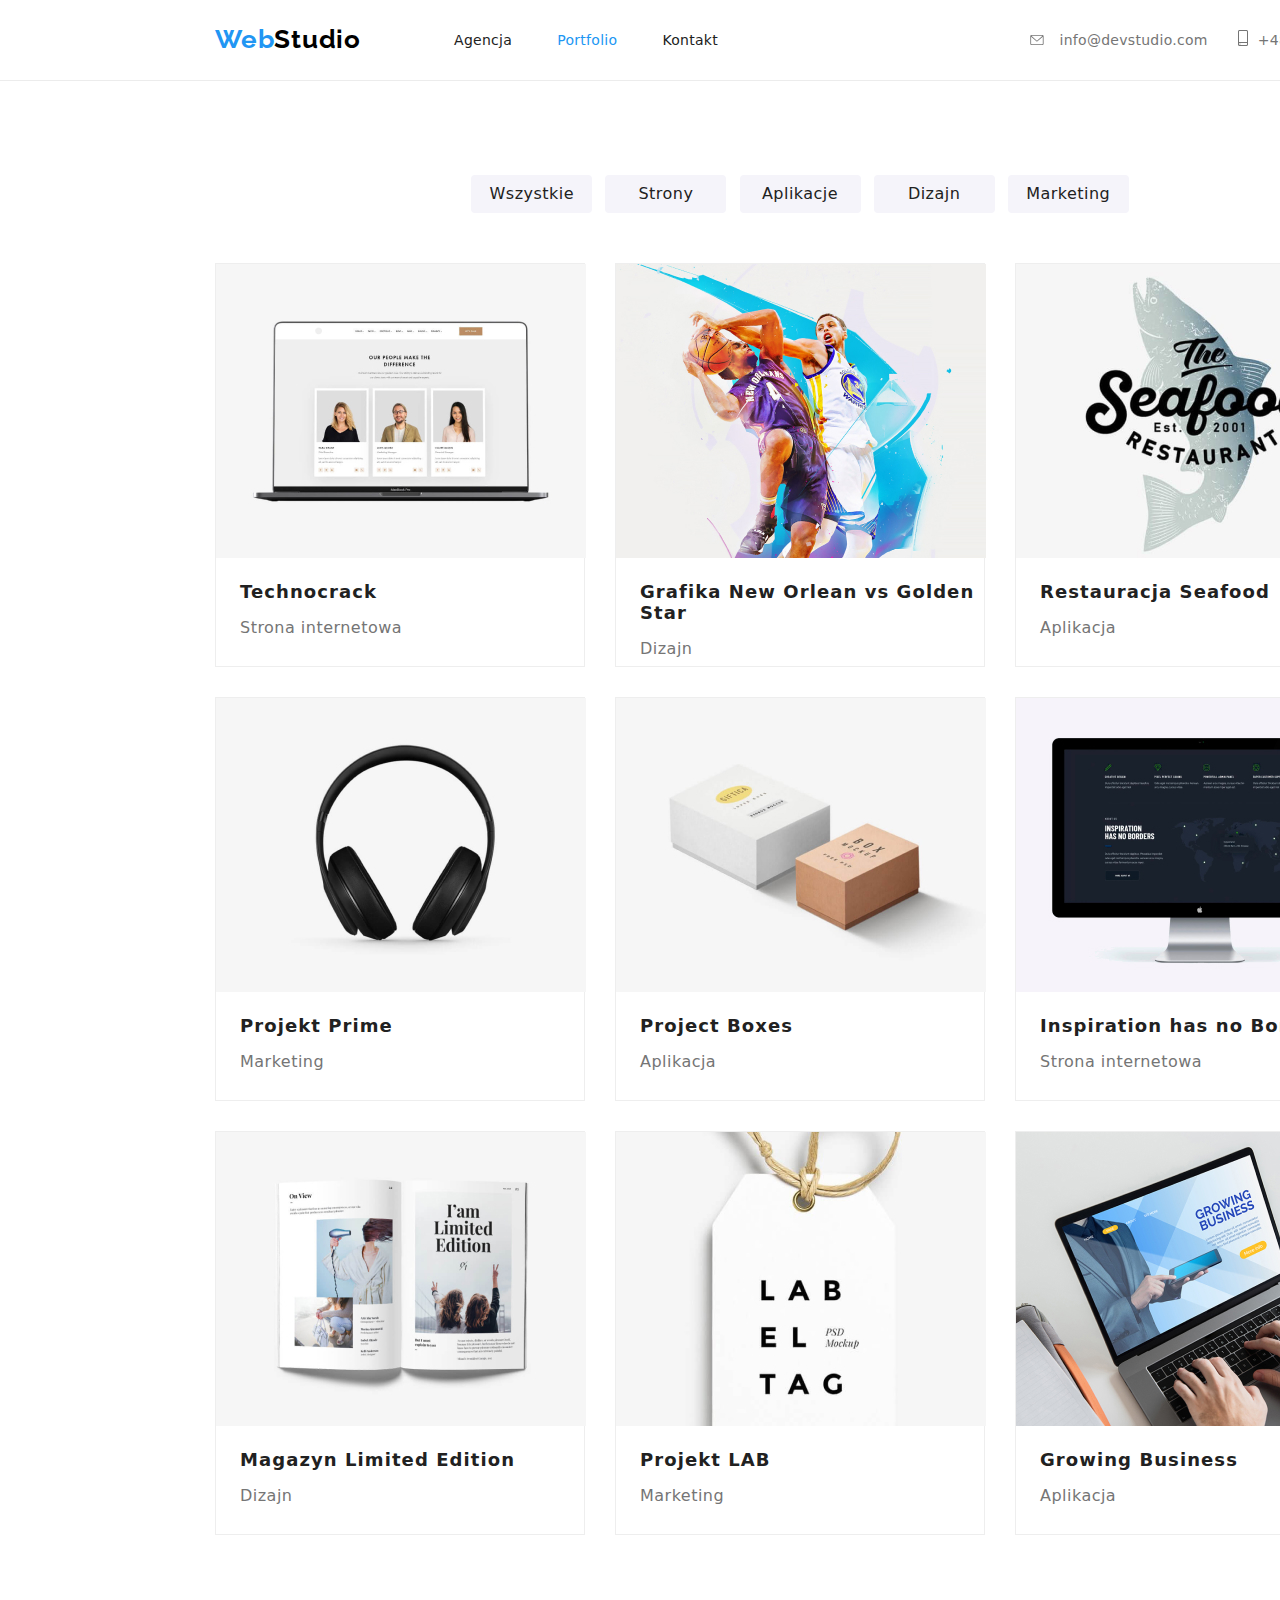
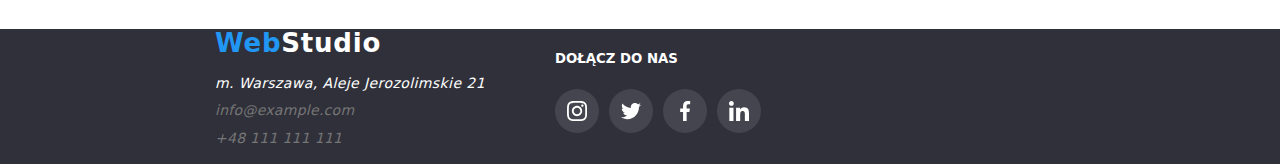
==== portfolio.html @ 2b82ebd3 "Creating repo" ====
<!DOCTYPE html>
<html lang="pl">
  <head>
    <meta charset="UTF-8" />
    <meta name="viewport" content="width=device-width, initial-scale=1.0" />
    <link rel="stylesheet" href="./css/styles.css" />
    <link rel="stylesheet" href="./css/modern-normalize.css" />
    <link rel="preconnect" href="https://fonts.googleapis.com" />
    <link rel="preconnect" href="https://fonts.gstatic.com" crossorigin />
    <link
      href="https://fonts.googleapis.com/css2?family=Raleway&family=Roboto:wght@400;500;700;900&display=swap"
      rel="stylesheet"
    />
    <title>Tomasz Grzybowski Homework</title>
  </head>
  <body id="portfolio-page">
    <header class="header">
      <div class="container">
        <div class="header-content">
          <div class="logo_nav">
            <a class="webstudio" href="./index.html">
              <span class="web">Web</span><span class="studio">Studio</span>
            </a>

            <nav>
              <ul class="navigation">
                <li>
                  <a class="navigation-link nav-list" href="./index.html"
                    >Agencja</a
                  >
                </li>
                <li>
                  <a class="navigation-current nav-list" href="./portfolio.html"
                    >Portfolio</a
                  >
                </li>
                <li>
                  <a class="navigation-link nav-list" href="./kontakt.html"
                    >Kontakt</a
                  >
                </li>
              </ul>
            </nav>
          </div>
          <div class="contact">
            <a class="contact-mail-1" href="mailto:info@devstudio.com">
              <svg class="icon-header" width="16" height="10">
                <use href="./images/icons.svg#icon-envelope"></use>
              </svg>
              <span class="email">info@devstudio.com</span>
            </a>

            <a class="contact-phone-1" href="tel:+48111111111">
              <div class="icon-container">
                <svg
                  class="icon-header"
                  width="10"
                  height="16"
                  viebox="0 -4 10 16"
                >
                  <use href="./images/icons.svg#icon-smartphone"></use>
                </svg>
              </div>
              <span class="number">+48 111 111 111</span>
            </a>
          </div>
        </div>
      </div>
    </header>
    <main class="portfolio-main">
      <div class="container">
        <ul class="portfolio-buttons-list">
          <li>
            <button class="portfolio-buttons" type="button">Wszystkie</button>
          </li>
          <li>
            <button class="portfolio-buttons" type="button">Strony</button>
          </li>
          <li>
            <button class="portfolio-buttons" type="button">Aplikacje</button>
          </li>
          <li>
            <button class="portfolio-buttons" type="button">Dizajn</button>
          </li>
          <li>
            <button class="portfolio-buttons" type="button">Marketing</button>
          </li>
        </ul>

        <ul class="portfolio-items-list">
          <li class="portfolio-img">
            <img
              src="./images/portfolio-1.jpg"
              alt="Laptop displaying employees profiles"
              width="370"
              height="294"
            />
            <h4 class="portfolio-name">Technocrack</h4>
            <p class="portfolio-tag">Strona internetowa</p>
          </li>
          <li class="portfolio-img">
            <img
              src="./images/portfolio-2.jpg"
              alt="Two basketball players, one is trying to block a shot of the other"
              width="370"
              height="294"
            />
            <h4 class="portfolio-name">Grafika New Orlean vs Golden Star</h4>
            <p class="portfolio-tag">Dizajn</p>
          </li>
          <li class="portfolio-img">
            <img
              src="./images/portfolio-3.jpg"
              alt="The Seafood restaurant logo with a fish in the back"
              width="370"
              height="294"
            />
            <h4 class="portfolio-name">Restauracja Seafood</h4>
            <p class="portfolio-tag">Aplikacja</p>
          </li>
          <li class="portfolio-img">
            <img
              src="./images/portfolio-4.jpg"
              alt="Blach wireless headphones"
              width="370"
              height="294"
            />
            <h4 class="portfolio-name">Projekt Prime</h4>
            <p class="portfolio-tag">Marketing</p>
          </li>
          <li class="portfolio-img">
            <img
              src="./images/portfolio-5.jpg"
              alt="Two boxes on a white background"
              width="370"
              height="294"
            />
            <h4 class="portfolio-name">Project Boxes</h4>
            <p class="portfolio-tag">Aplikacja</p>
          </li>
          <li class="portfolio-img">
            <img
              src="./images/portfolio-6.jpg"
              alt="An Apple screen displaying a world map with a sign saying Inspiration has no borders"
              width="370"
              height="294"
            />
            <h4 class="portfolio-name">Inspiration has no Borders</h4>
            <p class="portfolio-tag">Strona internetowa</p>
          </li>
          <li class="portfolio-img">
            <img
              src="./images/portfolio-7.jpg"
              alt="Limited edition of a magizne"
              width="370"
              height="294"
            />
            <h4 class="portfolio-name">Magazyn Limited Edition</h4>
            <p class="portfolio-tag">Dizajn</p>
          </li>
          <li class="portfolio-img">
            <img
              src="./images/portfolio-8.jpg"
              alt="Label tag"
              width="370"
              height="294"
            />
            <h4 class="portfolio-name">Projekt LAB</h4>
            <p class="portfolio-tag">Marketing</p>
          </li>
          <li class="portfolio-img">
            <img
              src="./images/portfolio-9.jpg"
              alt="Laptop displaying growing business website"
              width="370"
              height="294"
            />
            <h4 class="portfolio-name">Growing Business</h4>
            <p class="portfolio-tag">Aplikacja</p>
          </li>
        </ul>
      </div>
    </main>

    <footer class="footer">
      <div class="container">
        <div class="footer-content">
          <div class="footer-column-1">
            <a class="webstudio-footer" href="./index.html">
              <span class="web">Web</span>Studio
            </a>
            <address>
              <ul class="footer-list">
                <li class="footer-address">
                  m. Warszawa, Aleje Jerozolimskie 21
                </li>
                <li>
                  <a class="contact-mail-2" href="mailto:info@example.com">
                    info@example.com
                  </a>
                </li>
                <li>
                  <a class="contact-phone-2" href="tel:+48111111111">
                    +48 111 111 111
                  </a>
                </li>
              </ul>
            </address>
          </div>

          <section class="footer-socials">
            <h5 class="footer-socials-header">Dołącz do nas</h5>
            <ul class="footer-socials-icons">
              <li>
                <a href="./index.html" class="footer-link">
                  <svg
                    class="icon-footer"
                    height="44"
                    width="44"
                    viewBox="0 0 20 44"
                  >
                    <use href="images/icons.svg#icon-instagram"></use>
                  </svg>
                </a>
              </li>
              <li>
                <a href="./index.html" class="footer-link">
                  <svg
                    class="icon-footer"
                    height="44"
                    width="44"
                    viewBox="0 0 20 44"
                  >
                    <use href="images/icons.svg#icon-twitter"></use>
                  </svg>
                </a>
              </li>
              <li>
                <a href="./index.html" class="footer-link">
                  <svg
                    class="icon-footer"
                    height="44"
                    width="44"
                    viewBox="0 0 20 44"
                  >
                    <use href="images/icons.svg#icon-fb"></use>
                  </svg>
                </a>
              </li>
              <li>
                <a href="./index.html" class="footer-link">
                  <svg
                    class="icon-footer"
                    height="44"
                    width="44"
                    viewBox="0 0 20 44"
                  >
                    <use href="images/icons.svg#icon-li"></use>
                  </svg>
                </a>
              </li>
            </ul>
          </section>
        </div>
      </div>
    </footer>
  </body>
</html>
---- css/styles.css ----
:root {
  --dark-font-color: #212121;
  --company-blue: #2196f3;
  --main-font-color: #757575;
  --opaque-bg-color: #2f303a66;
  --dark-background-color: #2f303a;
  --light-background-color: #f5f4fa;
  --list-border-color: #eeeeee;
  --white-color: #ffffff;
  --black-color: #000000;
  --header-border: #ececec;
  --icon-color: #afb1b8;
  --icon-border: #afb1b8;
  --black-opaque: rgba(255, 255, 255, 0.1);
}

body {
  font-family: "Roboto";
  color: var(--main-font-color);
}

ul {
  padding: 0;
  list-style: none;
}
.container {
  width: 1600px;
  margin: 0 auto;
}
.container > * {
  margin: 0 auto;
  width: fit-content;
}

.header {
  border-bottom: 1px solid var(--header-border);
}

.header > .container {
  height: 80px;
  display: flex;
  align-items: center;
  align-content: center;
}

.header > .container > .header-content {
  width: 1170px;
  display: flex;
  justify-content: space-between;
}

.agencja-title > .container {
  height: 600px;
  display: flex;
  align-items: center;
  justify-content: center;
  flex-direction: column;
  background-color: var(--dark-background-color);
  background-image: linear-gradient(
      to bottom,
      var(--opaque-bg-color) 0%,
      var(--opaque-bg-color) 100%
    ),
    url(../images/Background-1.jpg);
  background-size: cover;
  padding-top: 94px;
  padding-bottom: 94px;
}

.icon-agencja-content {
  background-color: var(--light-background-color);
  border-radius: 4px;
}

.logo_nav {
  display: flex;
  align-items: center;
  justify-content: space-between;

  /* margin-left: 215px; */
}

.contact {
  display: flex;
  align-items: center;
  justify-content: space-between;
}

.agencja-h1 {
  width: 696px;

  font-weight: 900;
  font-size: 44px;
  line-height: 1.36;

  text-align: center;
  letter-spacing: 0.06em;
  text-transform: uppercase;
  color: var(--white-color);
}

.agencja-button {
  width: 200px;
  height: 50px;

  background: var(--company-blue);
  box-shadow: 0px 4px 4px rgba(0, 0, 0, 0.15);
  border-radius: 4px;
  border: none;

  color: var(--white-color);
  font-weight: 700;

  align-items: center;
  text-align: center;
  letter-spacing: 0.06em;
}

.agencja-button:hover {
  cursor: pointer;
}

.webstudio {
  font-family: "Raleway";
  text-decoration: none;
  font-weight: 700;
  font-size: 26px;
  letter-spacing: 0.03em;
  color: var(--black-color);
  margin-right: 93px;
}

.web {
  color: var(--company-blue);
}

.navigation > li {
  display: inline;
  margin-right: 40px;
}

.navigation > li:last-child {
  margin-right: 0;
}

.navigation-current {
  text-decoration: none;
  font-weight: 500;
  font-size: 14px;
  letter-spacing: 0.02em;
  color: var(--company-blue);
}

.navigation-link {
  text-decoration: none;
  font-weight: 500;
  font-size: 14px;
  letter-spacing: 0.02em;

  color: var(--dark-font-color);
}

.contact-mail-1 {
  text-decoration: none;
  color: var(--main-font-color);
  margin-right: 30px;
  font-weight: 500;
  font-size: 14px;
  letter-spacing: 0.02em;
}

.contact-mail-1:hover {
  color: var(--company-blue);
  cursor: pointer;
}

.contact-mail-1 > .icon-header {
  fill: var(--main-font-color);
}

.contact-mail-1:hover > .icon-header,
.contact-mail-1:focus > .icon-header {
  fill: var(--company-blue);
}

.contact-mail-1:focus {
  color: var(--company-blue);
}

.contact-phone-1 {
  display: inline-flex;
  align-items: center;

  text-decoration: none;
  color: var(--mian-font-color);
  font-weight: 500;
  font-size: 14px;
  letter-spacing: 0.02em;
}

.number {
  margin-left: 10px;
}

.email {
  margin-left: 10px;
}

.contact-phone-1:hover {
  color: var(--company-blue);
  cursor: pointer;
}

.contact-phone-1:focus {
  color: var(--company-blue);
}

.contact-phone-1 > .icon-container > .icon-header {
  fill: var(--main-font-color);
}

.contact-phone-1:hover > .icon-container > .icon-header,
.contact-phone-1:focus > .icon-container > .icon-header {
  fill: var(--company-blue);
}

.agencja-content {
  padding-top: 94px;
  padding-bottom: 94px;
}

.agencja-content-list {
  list-style-type: none;
}

.agencja-content > .container > ul {
  display: flex;
  gap: 30px;
  /* margin-left: 215px; */
}

.agencja-content-header {
  font-weight: 700;
  font-size: 14px;
  letter-spacing: 0.03em;
  text-transform: uppercase;

  color: var(--dark-font-color);
}
.agencja-content-p {
  width: 270px;

  font-weight: 400;
  font-size: 14px;
  line-height: 1.5;
  letter-spacing: 0.03em;
}

.agencja-scope {
  padding-bottom: 94px;
}

.agencja-scope-header {
  margin: auto;
  font-weight: 700;
  font-size: 36px;
  text-align: center;
  letter-spacing: 0.03em;

  color: var(--dark-font-color);
}

.agencja-scope-list {
  list-style-type: none;
  margin-top: 50px;
}

.agencja-scope-list > li {
  display: inline;
  margin-left: 30px;
}
.agencja-scope-list > li:first-child {
  margin-left: 0;
}

.agencja-scope-img {
  width: 370px;
  height: 294px;
}

.agencja-team {
  padding-top: 94px;
  padding-bottom: 94px;

  background: var(--light-background-color);
}

.agencja-team-list {
  list-style-type: none;
  display: flex;
  gap: 30px;
  /* margin-left: 215px; */
  margin-top: 50px;
}

.agencja-team-header {
  margin: auto;
  font-weight: 700;
  font-size: 36px;
  text-align: center;
  letter-spacing: 0.03em;
  color: var(--dark-font-color);
}

.agencja-team-img {
  width: 270px;
  /* height: 368px; */

  box-shadow: 0px 1px 3px rgba(0, 0, 0, 0.12), 0px 1px 1px rgba(0, 0, 0, 0.14),
    0px 2px 1px rgba(0, 0, 0, 0.2);
  border-radius: 0px 0px 4px 4px;
  background: var(--white-color);
  padding-bottom: 30px;
}

.agencja-team-name {
  font-weight: 500;

  text-align: center;
  letter-spacing: 0.03em;

  color: var(--dark-font-color);
}

.agencja-team-job {
  font-weight: 400;

  text-align: center;
  letter-spacing: 0.03em;
}

.agencja-team-icons {
  display: flex;
  justify-content: flex-start;
  gap: 10px;
}
.agencja-team-icons > li {
  margin: 0;
}
.icon-team {
  fill: var(--icon-color);
}

.agencja-team-icons > li:first-child {
  margin-left: 32px;
}

.link-team:hover > .icon-team,
.link-team:focus > .icon-team {
  fill: white;
  background-color: var(--company-blue);
  border-radius: 50%;
}

.customers > .container {
  /* padding: 94px 0 94px 215px; */
  padding: 94px 0;
}

.customers-header {
  margin: 0 auto 50px;
  text-align: center;
  font-weight: 700;
  font-size: 36px;
  color: var(--dark-font-color);
}

.customers-list {
  display: flex;
  gap: 30px;
}

.icon-customers {
  border: 1px solid var(--icon-border);
  border-radius: 4px;
  fill: var(--icon-color);
}
.icon-customers:hover,
.customers-link:focus > .icon-customers {
  fill: var(--company-blue);
  border-color: var(--company-blue);
  cursor: pointer;
}

.footer {
  /* height: 252px; */

  background: var(--dark-background-color);
}

.footer > .container > .footer-content {
  margin: 0 auto;
  width: 1170px;
  display: flex;
  justify-content: flex-start;
}

.webstudio-footer {
  text-decoration: none;
  font-weight: 700;
  font-size: 26px;
  letter-spacing: 0.03em;
  margin-bottom: 20px;
  color: var(--white-color);
}

.footer-list {
  list-style-type: none;
  padding-inline-start: 0px;
}

.footer-list > li {
  margin: 10px 0;
}

.footer-address {
  font-weight: 400;
  font-size: 14px;

  letter-spacing: 0.03em;

  color: var(--white-color);
}

.contact-mail-2 {
  text-decoration: none;
  color: var(--mian-font-color);

  font-weight: 500;
  font-size: 14px;
  letter-spacing: 0.02em;
}

.contact-mail-2:hover {
  color: var(--company-blue);
}

.contact-mail-2:focus {
  color: var(--company-blue);
}

.contact-phone-2 {
  text-decoration: none;
  color: var(--mian-font-color);

  font-weight: 500;
  font-size: 14px;
  letter-spacing: 0.02em;
}

.contact-phone-2:hover {
  color: var(--company-blue);
}

.contact-phone-2:focus {
  color: var(--company-blue);
}

.footer-socials {
  display: inline;
  margin-left: 70px;
}

.footer-socials-header {
  text-transform: uppercase;
  color: var(--white-color);
}

.footer-socials-icons {
  display: flex;
  gap: 10px;
}

.icon-footer {
  fill: var(--white-color);
  background-color: var(--black-opaque);
  border-radius: 50%;
}

.icon-footer:hover,
.footer-link:focus > .icon-footer {
  background-color: var(--company-blue);
  cursor: pointer;
}

.portfolio-main {
  padding-top: 94px;
  padding-bottom: 94px;
}

.portfolio-buttons-list {
  list-style-type: none;
  justify-content: center;
  padding-inline-start: 0;
  margin-bottom: 50px;
}
.portfolio-buttons-list > li {
  display: inline;
  margin-left: 8px;
}
.portfolio-buttons-list > li:first-child {
  margin-left: 0;
}

.portfolio-buttons {
  width: 121px;
  height: 38px;

  background: var(--light-background-color);
  border-radius: 4px;

  font-weight: 500;

  text-align: center;
  letter-spacing: 0.03em;
  border: none;

  color: var(--dark-font-color);
}

.portfolio-buttons:hover,
.portfolio-buttons:focus {
  background: var(--company-blue);

  box-shadow: 0px 3px 1px rgba(0, 0, 0, 0.1), 0px 1px 2px rgba(0, 0, 0, 0.08),
    0px 2px 2px rgba(0, 0, 0, 0.12);
  border-radius: 4px;

  font-weight: 500;

  text-align: center;
  letter-spacing: 0.03em;
  border: none;
  cursor: pointer;
  color: var(--white-color);
}

.portfolio-items-list {
  list-style-type: none;
  padding-inline-start: 0;
  display: flex;
  flex-wrap: wrap;
  gap: 30px;
  width: 1170px;
}

.portfolio-img {
  width: 370px;
  height: 404px;

  border: 1px solid var(--list-border-color);
}
.portfolio-img:hover {
  box-shadow: 0px 1px 1px rgba(0, 0, 0, 0.12), 0px 4px 4px rgba(0, 0, 0, 0.06),
    1px 4px 6px rgba(0, 0, 0, 0.16);
}

.portfolio-name {
  font-weight: 700;
  font-size: 18px;
  margin: 20px 0px 8px 24px;

  letter-spacing: 0.06em;

  color: var(--dark-font-color);
}

.portfolio-tag {
  font-weight: 400;
  margin-left: 24px;
  letter-spacing: 0.03em;
}
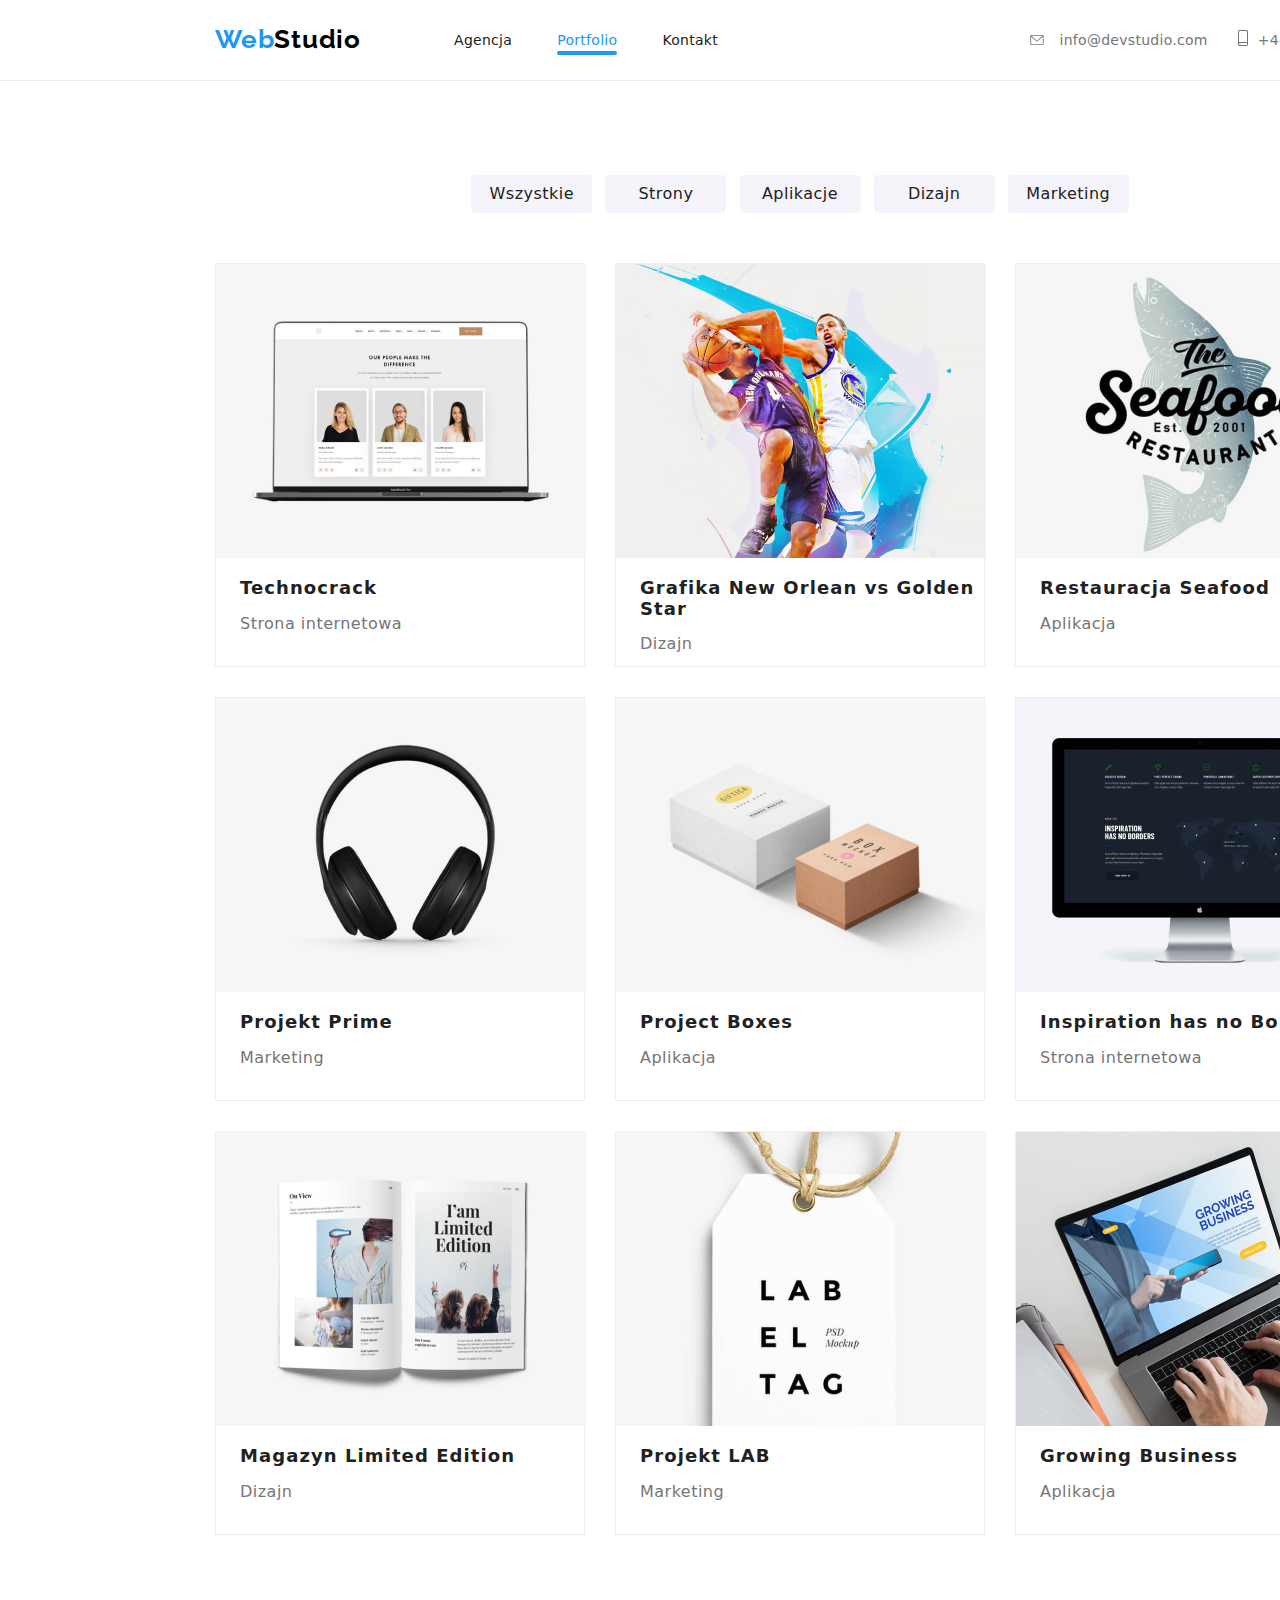
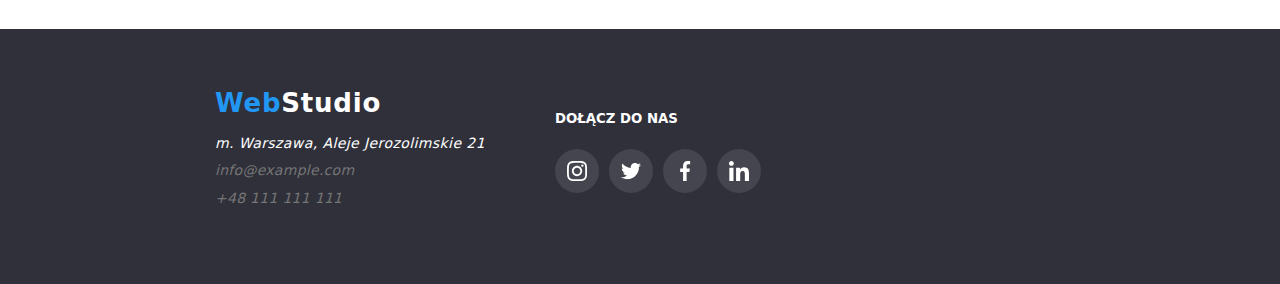
==== commit 1502604c: "Doing HW 05" ====
--- a/portfolio.html
+++ b/portfolio.html
@@ -89,92 +89,184 @@
 
         <ul class="portfolio-items-list">
           <li class="portfolio-img">
-            <img
-              src="./images/portfolio-1.jpg"
-              alt="Laptop displaying employees profiles"
-              width="370"
-              height="294"
-            />
+            <div class="portfolio-image-container">
+              <img
+                src="./images/portfolio-1.jpg"
+                alt="Laptop displaying employees profiles"
+                width="370"
+                height="294"
+              />
+              <div class="item-box">
+                <p>
+                  Technocrack jest popularną platformą wykorzystywaną do
+                  rozpowszechniania koronawirusa. Firmy wykorzystują tę
+                  platformę do celów szpiegowskich i ataków na niezabezpieczone
+                  serwery konkurencji
+                </p>
+              </div>
+            </div>
             <h4 class="portfolio-name">Technocrack</h4>
             <p class="portfolio-tag">Strona internetowa</p>
           </li>
           <li class="portfolio-img">
-            <img
-              src="./images/portfolio-2.jpg"
-              alt="Two basketball players, one is trying to block a shot of the other"
-              width="370"
-              height="294"
-            />
+            <div class="portfolio-image-container">
+              <img
+                src="./images/portfolio-2.jpg"
+                alt="Two basketball players, one is trying to block a shot of the other"
+                width="370"
+                height="294"
+              />
+
+              <div class="item-box">
+                <p>
+                  Technocrack jest popularną platformą wykorzystywaną do
+                  rozpowszechniania koronawirusa. Firmy wykorzystują tę
+                  platformę do celów szpiegowskich i ataków na niezabezpieczone
+                  serwery konkurencji
+                </p>
+              </div>
+            </div>
             <h4 class="portfolio-name">Grafika New Orlean vs Golden Star</h4>
             <p class="portfolio-tag">Dizajn</p>
           </li>
           <li class="portfolio-img">
-            <img
-              src="./images/portfolio-3.jpg"
-              alt="The Seafood restaurant logo with a fish in the back"
-              width="370"
-              height="294"
-            />
+            <div class="portfolio-image-container">
+              <img
+                src="./images/portfolio-3.jpg"
+                alt="The Seafood restaurant logo with a fish in the back"
+                width="370"
+                height="294"
+              />
+
+              <div class="item-box">
+                <p>
+                  Technocrack jest popularną platformą wykorzystywaną do
+                  rozpowszechniania koronawirusa. Firmy wykorzystują tę
+                  platformę do celów szpiegowskich i ataków na niezabezpieczone
+                  serwery konkurencji
+                </p>
+              </div>
+            </div>
             <h4 class="portfolio-name">Restauracja Seafood</h4>
             <p class="portfolio-tag">Aplikacja</p>
           </li>
           <li class="portfolio-img">
-            <img
-              src="./images/portfolio-4.jpg"
-              alt="Blach wireless headphones"
-              width="370"
-              height="294"
-            />
+            <div class="portfolio-image-container">
+              <img
+                src="./images/portfolio-4.jpg"
+                alt="Blach wireless headphones"
+                width="370"
+                height="294"
+              />
+              <div class="item-box">
+                <p>
+                  Technocrack jest popularną platformą wykorzystywaną do
+                  rozpowszechniania koronawirusa. Firmy wykorzystują tę
+                  platformę do celów szpiegowskich i ataków na niezabezpieczone
+                  serwery konkurencji
+                </p>
+              </div>
+            </div>
             <h4 class="portfolio-name">Projekt Prime</h4>
             <p class="portfolio-tag">Marketing</p>
           </li>
           <li class="portfolio-img">
-            <img
-              src="./images/portfolio-5.jpg"
-              alt="Two boxes on a white background"
-              width="370"
-              height="294"
-            />
+            <div class="portfolio-image-container">
+              <img
+                src="./images/portfolio-5.jpg"
+                alt="Two boxes on a white background"
+                width="370"
+                height="294"
+              />
+              <div class="item-box">
+                <p>
+                  Technocrack jest popularną platformą wykorzystywaną do
+                  rozpowszechniania koronawirusa. Firmy wykorzystują tę
+                  platformę do celów szpiegowskich i ataków na niezabezpieczone
+                  serwery konkurencji
+                </p>
+              </div>
+            </div>
             <h4 class="portfolio-name">Project Boxes</h4>
             <p class="portfolio-tag">Aplikacja</p>
           </li>
           <li class="portfolio-img">
-            <img
-              src="./images/portfolio-6.jpg"
-              alt="An Apple screen displaying a world map with a sign saying Inspiration has no borders"
-              width="370"
-              height="294"
-            />
+            <div class="portfolio-image-container">
+              <img
+                src="./images/portfolio-6.jpg"
+                alt="An Apple screen displaying a world map with a sign saying Inspiration has no borders"
+                width="370"
+                height="294"
+              />
+              <div class="item-box">
+                <p>
+                  Technocrack jest popularną platformą wykorzystywaną do
+                  rozpowszechniania koronawirusa. Firmy wykorzystują tę
+                  platformę do celów szpiegowskich i ataków na niezabezpieczone
+                  serwery konkurencji
+                </p>
+              </div>
+            </div>
             <h4 class="portfolio-name">Inspiration has no Borders</h4>
             <p class="portfolio-tag">Strona internetowa</p>
           </li>
           <li class="portfolio-img">
-            <img
-              src="./images/portfolio-7.jpg"
-              alt="Limited edition of a magizne"
-              width="370"
-              height="294"
-            />
+            <div class="portfolio-image-container">
+              <img
+                src="./images/portfolio-7.jpg"
+                alt="Limited edition of a magizne"
+                width="370"
+                height="294"
+              />
+              <div class="item-box">
+                <p>
+                  Technocrack jest popularną platformą wykorzystywaną do
+                  rozpowszechniania koronawirusa. Firmy wykorzystują tę
+                  platformę do celów szpiegowskich i ataków na niezabezpieczone
+                  serwery konkurencji
+                </p>
+              </div>
+            </div>
             <h4 class="portfolio-name">Magazyn Limited Edition</h4>
             <p class="portfolio-tag">Dizajn</p>
           </li>
           <li class="portfolio-img">
-            <img
-              src="./images/portfolio-8.jpg"
-              alt="Label tag"
-              width="370"
-              height="294"
-            />
+            <div class="portfolio-image-container">
+              <img
+                src="./images/portfolio-8.jpg"
+                alt="Label tag"
+                width="370"
+                height="294"
+              />
+              <div class="item-box">
+                <p>
+                  Technocrack jest popularną platformą wykorzystywaną do
+                  rozpowszechniania koronawirusa. Firmy wykorzystują tę
+                  platformę do celów szpiegowskich i ataków na niezabezpieczone
+                  serwery konkurencji
+                </p>
+              </div>
+            </div>
             <h4 class="portfolio-name">Projekt LAB</h4>
             <p class="portfolio-tag">Marketing</p>
           </li>
           <li class="portfolio-img">
-            <img
-              src="./images/portfolio-9.jpg"
-              alt="Laptop displaying growing business website"
-              width="370"
-              height="294"
-            />
+            <div class="portfolio-image-container">
+              <img
+                src="./images/portfolio-9.jpg"
+                alt="Laptop displaying growing business website"
+                width="370"
+                height="294"
+              />
+              <div class="item-box">
+                <p>
+                  Technocrack jest popularną platformą wykorzystywaną do
+                  rozpowszechniania koronawirusa. Firmy wykorzystują tę
+                  platformę do celów szpiegowskich i ataków na niezabezpieczone
+                  serwery konkurencji
+                </p>
+              </div>
+            </div>
             <h4 class="portfolio-name">Growing Business</h4>
             <p class="portfolio-tag">Aplikacja</p>
           </li>
--- a/css/styles.css
+++ b/css/styles.css
@@ -12,6 +12,9 @@
   --icon-color: #afb1b8;
   --icon-border: #afb1b8;
   --black-opaque: rgba(255, 255, 255, 0.1);
+  --grey-opaque: rgba(47, 48, 58, 0.8);
+  --blue-opaque: rgba(33, 150, 243, 0.9);
+  --transition-timing: cubic-bezier(0.4, 0, 0.2, 1);
 }
 
 body {
@@ -30,6 +33,58 @@
 .container > * {
   margin: 0 auto;
   width: fit-content;
+}
+
+.backdrop {
+  position: fixed;
+  width: 100%;
+  height: 100%;
+  background-color: rgba(0, 0, 0, 0.2);
+  z-index: 1;
+
+  transition-property: visibility, opacity;
+  transition-duration: 0.25s;
+  opacity: 1;
+  visibility: visible;
+}
+
+.is-hidden {
+  pointer-events: none;
+  visibility: hidden;
+  opacity: 0;
+}
+
+.modal {
+  position: absolute;
+  width: 528px;
+  height: 581px;
+  top: 50%;
+  left: 50%;
+  transform: translateX(-50%) translateY(-50%);
+  background: var(--white-color);
+  box-shadow: 0px 1px 3px rgba(0, 0, 0, 0.12), 0px 1px 1px rgba(0, 0, 0, 0.14),
+    0px 2px 1px rgba(0, 0, 0, 0.2);
+  border-radius: 4px;
+}
+
+.close-btn {
+  width: 30px;
+  height: 30px;
+  border-radius: 50%;
+  border: 1px solid rgba(0, 0, 0, 0.1);
+  background: var(--white-color) url("../images/icons/close.svg") no-repeat;
+  background-position: 50% 50%;
+  position: relative;
+  top: 8px;
+  left: 490px;
+}
+
+.close-btn:hover,
+.close-btn:focus {
+  cursor: pointer;
+}
+
+.close-btn > img {
 }
 
 .header {
@@ -149,6 +204,7 @@
   font-size: 14px;
   letter-spacing: 0.02em;
   color: var(--company-blue);
+  position: relative;
 }
 
 .navigation-link {
@@ -158,6 +214,18 @@
   letter-spacing: 0.02em;
 
   color: var(--dark-font-color);
+}
+
+.navigation-current::after {
+  border-radius: 4px;
+  content: "";
+  width: 100%;
+  height: 4px;
+  background-color: var(--company-blue);
+  display: inline-block;
+  position: absolute;
+  top: 120%;
+  left: 0;
 }
 
 .contact-mail-1 {
@@ -167,6 +235,10 @@
   font-weight: 500;
   font-size: 14px;
   letter-spacing: 0.02em;
+
+  transition-property: color;
+  transition-duration: 0.25s;
+  transition-timing-function: var(--transition-timing);
 }
 
 .contact-mail-1:hover {
@@ -176,6 +248,9 @@
 
 .contact-mail-1 > .icon-header {
   fill: var(--main-font-color);
+  transition-property: fill;
+  transition-duration: 0.25s;
+  transition-timing-function: var(--transition-timing);
 }
 
 .contact-mail-1:hover > .icon-header,
@@ -196,6 +271,9 @@
   font-weight: 500;
   font-size: 14px;
   letter-spacing: 0.02em;
+  transition-property: color;
+  transition-duration: 0.25s;
+  transition-timing-function: var(--transition-timing);
 }
 
 .number {
@@ -217,6 +295,9 @@
 
 .contact-phone-1 > .icon-container > .icon-header {
   fill: var(--main-font-color);
+  transition-property: fill;
+  transition-duration: 0.25s;
+  transition-timing-function: var(--transition-timing);
 }
 
 .contact-phone-1:hover > .icon-container > .icon-header,
@@ -273,19 +354,34 @@
 .agencja-scope-list {
   list-style-type: none;
   margin-top: 50px;
-}
-
-.agencja-scope-list > li {
-  display: inline;
-  margin-left: 30px;
-}
-.agencja-scope-list > li:first-child {
+  display: flex;
+  gap: 30px;
+}
+
+.agencja-scope-list > .scope-box > li:first-child {
   margin-left: 0;
 }
 
-.agencja-scope-img {
+.scope-box {
   width: 370px;
   height: 294px;
+  position: relative;
+}
+
+.scope-box > p {
+  background: var(--grey-opaque);
+  color: var(--white-color);
+  text-transform: uppercase;
+  position: absolute;
+  bottom: 0;
+  width: 370px;
+  height: 70px;
+  margin: 0;
+  display: flex;
+  align-items: center;
+  justify-content: center;
+  font-weight: 700;
+  font-size: 14px;
 }
 
 .agencja-team {
@@ -349,6 +445,10 @@
 }
 .icon-team {
   fill: var(--icon-color);
+  border-radius: 50%;
+  transition-property: fill, background-color;
+  transition-duration: 0.25s;
+  transition-timing-function: var(--transition-timing);
 }
 
 .agencja-team-icons > li:first-child {
@@ -359,7 +459,6 @@
 .link-team:focus > .icon-team {
   fill: white;
   background-color: var(--company-blue);
-  border-radius: 50%;
 }
 
 .customers > .container {
@@ -384,6 +483,9 @@
   border: 1px solid var(--icon-border);
   border-radius: 4px;
   fill: var(--icon-color);
+  transition-property: fill, border-color;
+  transition-duration: 0.25s;
+  transition-timing-function: var(--transition-timing);
 }
 .icon-customers:hover,
 .customers-link:focus > .icon-customers {
@@ -403,6 +505,7 @@
   width: 1170px;
   display: flex;
   justify-content: flex-start;
+  padding: 60px 0;
 }
 
 .webstudio-footer {
@@ -439,6 +542,9 @@
   font-weight: 500;
   font-size: 14px;
   letter-spacing: 0.02em;
+  transition-property: color;
+  transition-duration: 0.25s;
+  transition-timing-function: var(--transition-timing);
 }
 
 .contact-mail-2:hover {
@@ -456,6 +562,9 @@
   font-weight: 500;
   font-size: 14px;
   letter-spacing: 0.02em;
+  transition-property: color;
+  transition-duration: 0.25s;
+  transition-timing-function: var(--transition-timing);
 }
 
 .contact-phone-2:hover {
@@ -485,6 +594,9 @@
   fill: var(--white-color);
   background-color: var(--black-opaque);
   border-radius: 50%;
+  transition-property: background-color;
+  transition-duration: 0.25s;
+  transition-timing-function: var(--transition-timing);
 }
 
 .icon-footer:hover,
@@ -526,6 +638,10 @@
   border: none;
 
   color: var(--dark-font-color);
+
+  transition-property: background-color, box-shadow, color;
+  transition-duration: 0.25s;
+  transition-timing-function: var(--transition-timing);
 }
 
 .portfolio-buttons:hover,
@@ -534,13 +650,7 @@
 
   box-shadow: 0px 3px 1px rgba(0, 0, 0, 0.1), 0px 1px 2px rgba(0, 0, 0, 0.08),
     0px 2px 2px rgba(0, 0, 0, 0.12);
-  border-radius: 4px;
-
-  font-weight: 500;
-
-  text-align: center;
-  letter-spacing: 0.03em;
-  border: none;
+
   cursor: pointer;
   color: var(--white-color);
 }
@@ -557,13 +667,52 @@
 .portfolio-img {
   width: 370px;
   height: 404px;
-
+  position: relative;
   border: 1px solid var(--list-border-color);
+  transition-property: box-shadow;
+  transition-duration: 0.25s;
+  transition-timing-function: var(--transition-timing);
 }
 .portfolio-img:hover {
   box-shadow: 0px 1px 1px rgba(0, 0, 0, 0.12), 0px 4px 4px rgba(0, 0, 0, 0.06),
     1px 4px 6px rgba(0, 0, 0, 0.16);
 }
+.portfolio-img:hover .item-box {
+  transform: translate(0, 0);
+}
+
+.portfolio-image-container {
+  position: relative;
+  width: 370px;
+  height: 294px;
+  overflow: hidden;
+}
+
+.item-box {
+  position: absolute;
+  top: 0;
+  left: 0;
+  display: flex;
+  width: 370px;
+  height: 294px;
+  justify-content: center;
+  align-items: center;
+  background: var(--blue-opaque);
+  transform: translate(0, 300px);
+  transition-property: transform;
+  transition-duration: 0.25s;
+  transition-timing-function: var(--transition-timing);
+}
+
+.item-box > p {
+  width: 301px;
+  margin: 0 auto;
+
+  color: var(--white-color);
+  font-size: 18px;
+  line-height: 1.56;
+  text-align: left;
+}
 
 .portfolio-name {
   font-weight: 700;
